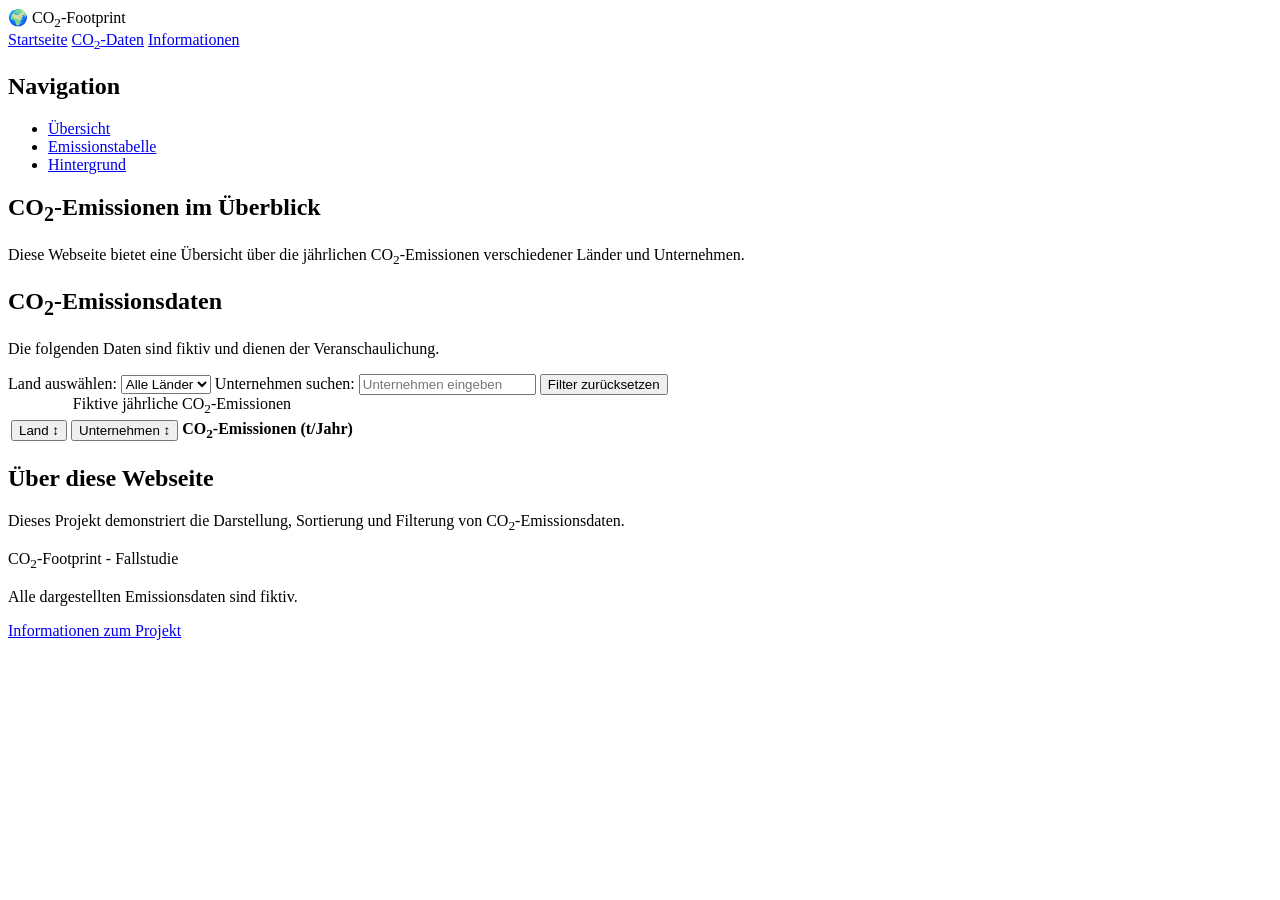
==== index.html @ dec0392f "HTML-Seitenstruktur" ====
<!DOCTYPE html>
<html lang="de">
<head>
    <meta charset="UTF-8">
    <meta name="viewport" content="width=device-width, initial-scale=1.0">
    <title>CO₂-Footprint</title>
    <link rel="stylesheet" href="css/style.css">
    <script src="js/script.js" defer></script>
</head>

<body>

    <!-- Kopfbereich mit globaler Navigation -->
    <header>
        <div class="logo">
            <span aria-hidden="true">🌍</span>
            <span>CO<sub>2</sub>-Footprint</span>
        </div>

        <nav aria-label="Hauptnavigation">
            <a href="#startseite">Startseite</a>
            <a href="#emissionen">CO<sub>2</sub>-Daten</a>
            <a href="#informationen">Informationen</a>
        </nav>
    </header>

    <!-- Layoutbereich -->
    <div class="seitenlayout">

        <!-- Lokale Navigation -->
         <aside>
            <nav aria-label="Seitennavigation">
                <h2>Navigation</h2>
                <ul>
                    <li><a href="#startseite">Übersicht</a></li>
                    <li><a href="#emissionen">Emissionstabelle</a></li>
                    <li><a href="#informationen">Hintergrund</a></li>
                </ul>
            </nav>
         </aside>

         <!-- Hauptinhalt -->
          <main>

            <!-- Einleitung -->
            <section id="startseite">
                <h1>CO<sub>2</sub>-Emissionen im Überblick</h1>
                <p>
                    Diese Webseite bietet eine Übersicht 
                    über die jährlichen CO<sub>2</sub>-Emissionen
                    verschiedener Länder und Unternehmen.
                </p>
            </section>

            <!-- Emissionsdaten -->
            <section id="emissionen">
                <h2>CO<sub>2</sub>-Emissionsdaten</h2>
                <p>
                    Die folgenden Daten sind fiktiv und 
                    dienen der Veranschaulichung.
                </p>

                <!-- Filtermöglichkeiten -->
                <div class="filterbereich">
                    <label for="land-filter">
                        Land auswählen:
                    </label>
                    <select id="land-filter">
                        <option value="">Alle Länder</option>
                    </select>

                    <label for="unternehmen-filter">
                        Unternehmen suchen:
                    </label>
                    <input
                        type="search"
                        id="unternehmen-filter"
                        placeholder="Unternehmen eingeben"
                        >

                        <button type="button" id="filter-reset">
                            Filter zurücksetzen
                        </button>
                </div>

                <!-- CO2-Tabelle -->
                <table>
                    <caption>
                        Fiktive jährliche CO<sub>2</sub>-Emissionen
                    </caption>
                    <thead>
                        <tr>
                            <th scope="col">
                                <button type="button" id="sort-land">
                                    Land ↕
                                </button>
                            </th>
                            <th scope="col">
                                <button type="button" id="sort-unternehmen">
                                    Unternehmen ↕
                                </button>
                            </th>
                            <th scope="col">
                                CO<sub>2</sub>-Emissionen (t/Jahr)
                            </th>
                        </tr>
                    </thead>
                    <tbody id="emissions-tabelle">
                        <!-- Daten werden mit Javascript eingefügt -->
                    </tbody>
                </table>

            </section>

            <!-- Hintergrundinformationen -->
            <section id="informationen">
                <h2>Über diese Webseite</h2>
                <p>
                    Dieses Projekt demonstriert die
                    Darstellung, Sortierung und Filterung
                    von CO<sub>2</sub>-Emissionsdaten.
                </p>
            </section>

          </main>
    </div>

    <!-- Fußbereich -->
    <footer>
        <p>CO<sub>2</sub>-Footprint - Fallstudie</p>
        <p>Alle dargestellten Emissionsdaten sind fiktiv.</p>
        <nav aria-label="Rechtliche Hinweise">
            <a href="#informationen">Informationen zum Projekt</a>
        </nav>
    </footer>

</body>
</html>
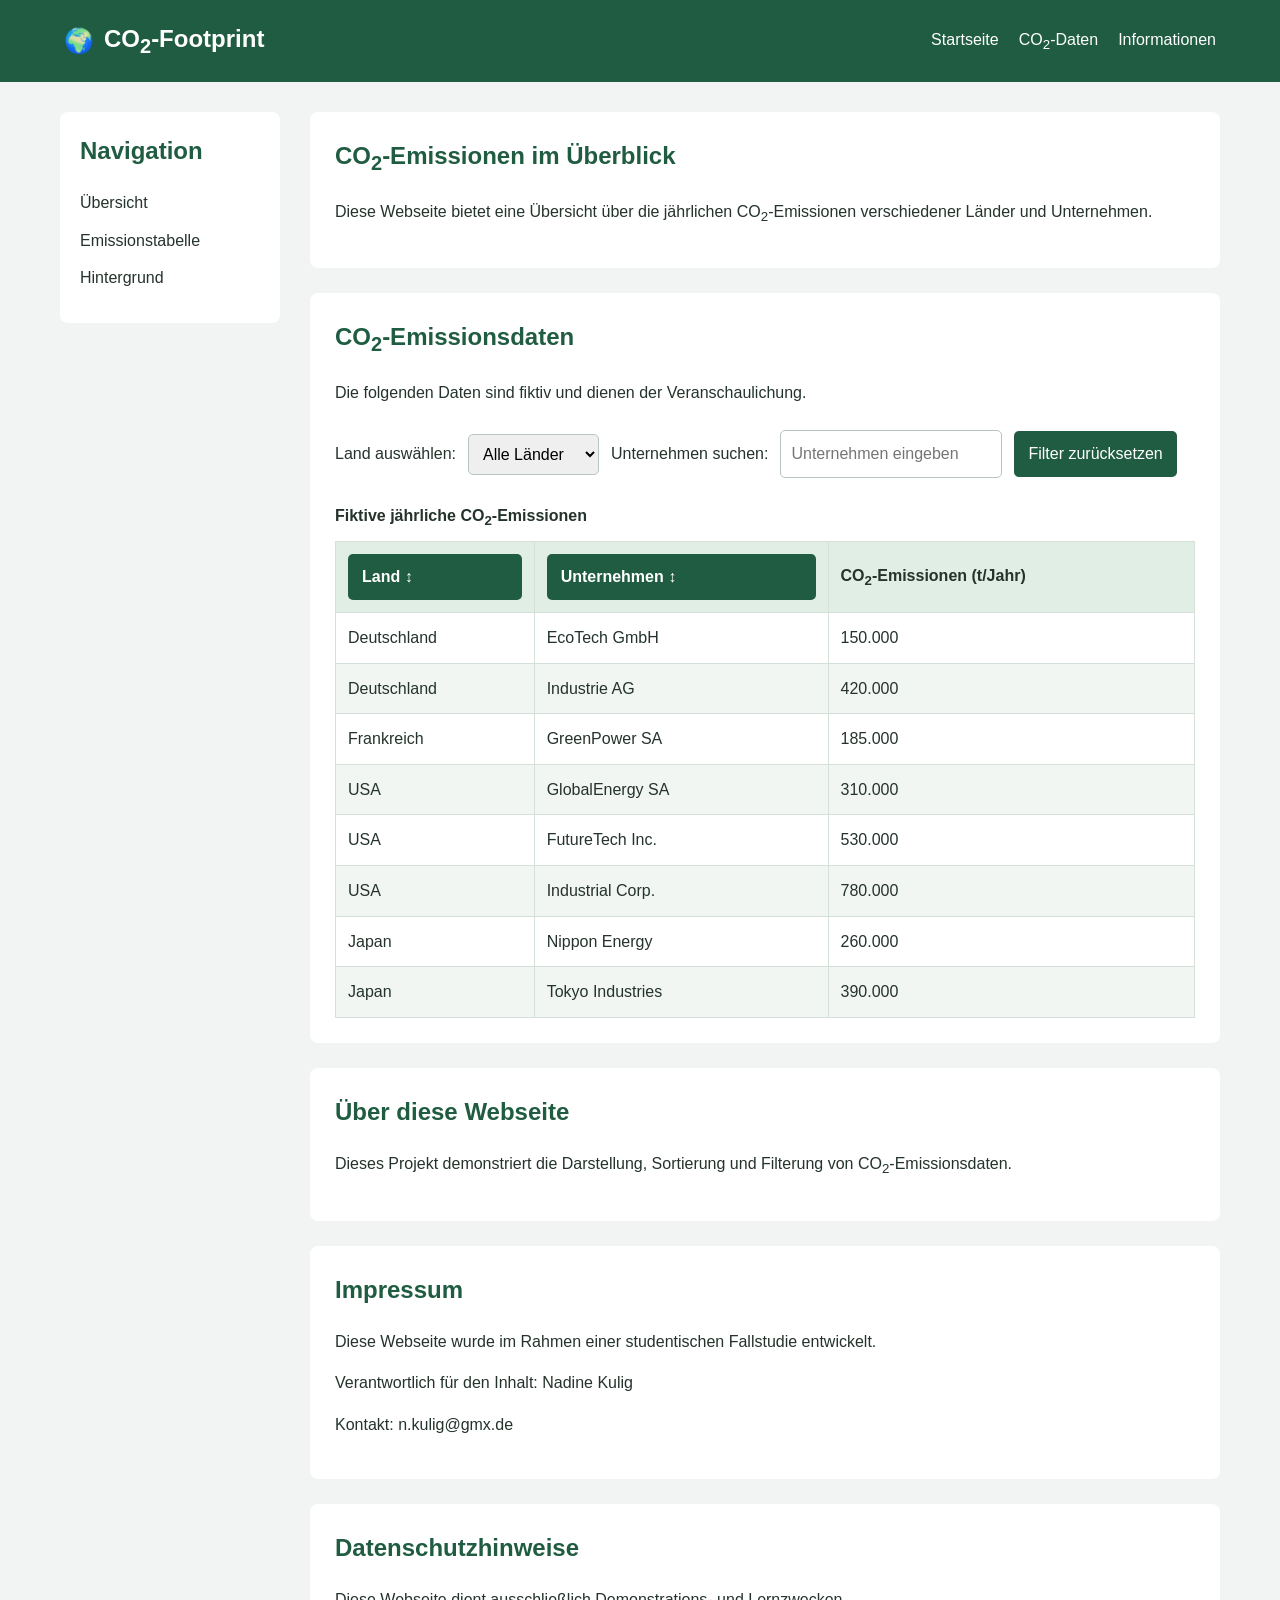
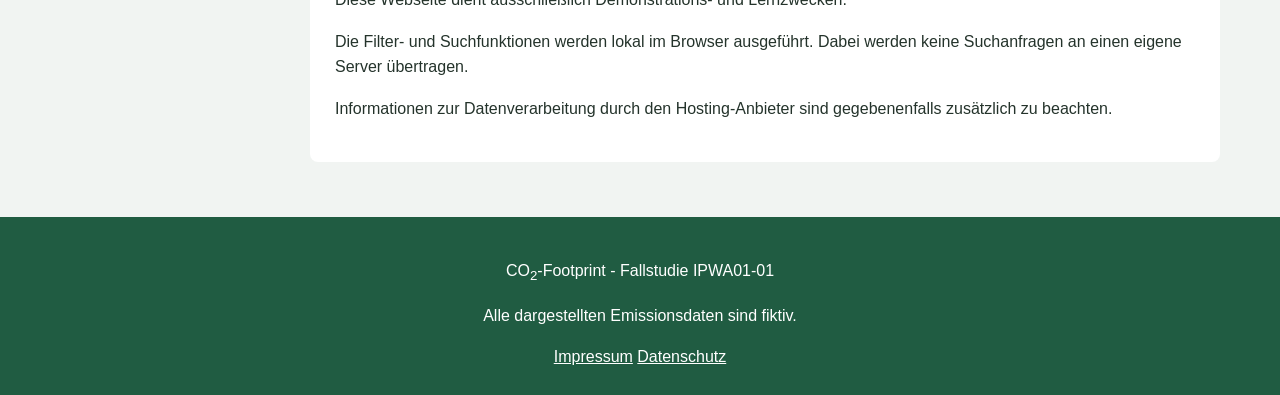
==== commit b8536453: "Impressum und Datenschutzhinweise ergänzt" ====
--- a/index.html
+++ b/index.html
@@ -121,16 +121,60 @@
                     von CO<sub>2</sub>-Emissionsdaten.
                 </p>
             </section>
+        
+            <!-- Impressum -->
+            <section id="impressum">
+                <h2> Impressum </h2>
+                <p>
+                    Diese Webseite wurde im Rahmen einer
+                    studentischen Fallstudie entwickelt.
+                </p>
 
+                <p> 
+                    Verantwortlich für den Inhalt:
+                    Nadine Kulig
+                </p>
+
+                <p>
+                    Kontakt: n.kulig@gmx.de
+                </p>
+            </section>
+
+            <!-- Datenschutz -->
+            <section id="datenschutz">
+                <h2> Datenschutzhinweise</h2>
+
+                <p>
+                    Diese Webseite dient ausschließlich
+                    Demonstrations- und Lernzwecken.
+                </p>
+
+                <p>
+                    Die Filter- und Suchfunktionen werden
+                    lokal im Browser ausgeführt.
+                    Dabei werden keine Suchanfragen
+                    an einen eigene Server übertragen.
+                </p>
+
+                <p>
+                    Informationen zur Datenverarbeitung
+                    durch den Hosting-Anbieter sind
+                    gegebenenfalls zusätzlich zu beachten.
+                </p>
+            </section>
+    
           </main>
     </div>
 
     <!-- Fußbereich -->
     <footer>
-        <p>CO<sub>2</sub>-Footprint - Fallstudie</p>
+        <p>CO<sub>2</sub>-Footprint - Fallstudie IPWA01-01</p>
+
         <p>Alle dargestellten Emissionsdaten sind fiktiv.</p>
+        
         <nav aria-label="Rechtliche Hinweise">
-            <a href="#informationen">Informationen zum Projekt</a>
+            <a href="#impressum">Impressum</a>
+            <a href="#datenschutz">Datenschutz</a>
         </nav>
     </footer>
 
--- a/css/style.css
+++ b/css/style.css
@@ -0,0 +1,289 @@
+/* Allgemeine Grundeinstellungen */
+
+* {
+    box-sizing: border-box;
+}
+
+body {
+    margin: 0;
+    padding: 0;
+    font-family: Arial, Helvetica, sans-serif;
+    line-height: 1.6;
+    color: #24332b;
+    background-color: #f1f4f2;
+}
+
+h1, h2 { 
+    color: #205c42;
+}
+
+a {
+    color: inherit;
+    text-decoration: none;
+}
+
+/* Header und Globale Navigation */
+
+header {
+    background-color: #205c42;
+    color: white;
+    padding: 20px 5%;
+
+    display: flex;
+    justify-content: space-between;
+    align-items: center;
+    flex-wrap: wrap;
+    gap: 20px;
+}
+
+.logo {
+    display: flex;
+    align-items: center;
+    gap: 10px;
+    font-size: 24px;
+    font-weight: bold;
+}
+
+header nav {
+    display: flex;
+    flex-wrap: wrap;
+    gap: 20px;
+
+}
+
+header nav a:hover {
+    text-decoration: underline;
+}
+
+/* Seitenlayout */
+
+.seitenlayout {
+    display: flex;
+    gap: 30px;
+    max-width: 1200px;
+    margin: 30px auto;
+    padding: 0 20px;
+    align-items: flex-start;
+}
+
+/* Lokale Navigation */
+
+aside {
+    flex: 0 0 220px;
+    background-color: white;
+    padding: 20px;
+    border-radius: 8px;
+}
+
+aside h2 {
+    margin-top: 0;
+}
+
+aside ul {
+    list-style: none;
+    padding: 0;
+    margin: 0;
+}
+
+aside li {
+    margin-bottom: 12px;
+}
+
+aside a:hover {
+    color: #238456;
+    text-decoration: underline;
+}
+
+/* Hauptinhalt */
+
+main {
+    flex: 1;
+    min-width: 0;
+}
+
+section {
+    background-color: white;
+    padding: 25px;
+    margin-bottom: 25px;
+    border-radius: 8px;
+}
+
+section h1,
+section h2 {
+    margin-top: 0;
+}
+
+/* Filterbereich */
+
+.filterbereich {
+    display: flex;
+    flex-wrap: wrap;
+    align-items: center;
+    gap: 12px;
+    margin: 25px 0;
+}
+
+.filterbereich input,
+.filterbereich select {
+    padding: 10px;
+    border: 1px solid #b7c7bc;
+    border-radius: 5px;
+    font: inherit;
+    max-width: 100%;
+}
+
+button {
+    padding: 10px 14px;
+    border: none;
+    border-radius: 5px;
+    background-color: #205c42;
+    color: white;
+    font: inherit;
+    cursor: pointer;
+}
+
+button:hover {
+    background-color: #167047;
+}
+
+button:focus-visible,
+a:focus-visible,
+input:focus-visible,
+select:focus-visible {
+    outline: 2px solid #e0a83e;
+    outline-offset: 3px;
+}
+
+/* CO2-Emissionstabelle */
+
+table {
+    width: 100%;
+    border-collapse: collapse;
+    margin-top: 20px;
+}
+
+caption {
+    margin-bottom: 10px;
+    font-weight: bold;
+    text-align: left;
+}
+
+th, td {
+    padding: 12px;
+    border: 1px solid #d5e0d8;
+    text-align: left;
+}
+
+th {
+    background-color: #e0eee5;
+}
+
+th button {
+    width: 100%;
+    text-align: left;
+}
+
+tbody tr:nth-child(even) {
+    background-color: #f1f6f2;
+}
+
+tbody tr:hover {
+    background-color: #e3f0e7;
+}
+
+/* Footer */
+
+footer {
+    background-color: #205c42;
+    color: white;
+    padding: 25px;
+    text-align: center;
+}
+
+footer a {
+    text-decoration: underline;
+}
+
+/* Schreibrichtung LTR/RTL */
+
+/* Standard: links-nach-rechts */
+.seitenlayout {
+    flex-direction: row;
+}
+
+/* Rechts-nach-links, z.B. Arabisch */
+html[dir="rtl"] .seitenlayout {
+    flex-direction: row-reverse;
+}
+
+html[dir="rtl"] aside,
+html[dir="rtl"] main {
+    direction: rtl;
+    text-align: right;
+}
+
+/* Responsive Design */
+
+/* TABLETS */
+@media (max-width: 900px) {
+
+    .seitenlayout {
+        flex-direction: column;
+    }
+
+    html[dir="rtl"] .seitenlayout {
+        flex-direction: column;
+    }
+
+    aside {
+        flex: auto;
+        width: 100%;
+    }
+
+    main {
+        width: 100%; 
+    }
+}
+
+/* SMARTPHONES */
+@media (max-width: 600px) {
+
+    header {
+        flex-direction: column;
+        align-items: flex-start;
+    }
+
+    header nav {
+        flex-direction: column;
+        gap: 10px;
+    }
+
+    .seitenlayout {
+        padding: 0 12px;
+        margin: 15px auto;
+    }
+
+    section {
+        padding: 15px;
+    }
+
+    .filterbereich {
+        flex-direction: column;
+        align-items: stretch;
+    }
+
+    .filterbereich input,
+    .filterbereich select,
+    .filterbereich button {
+        width: 100%;
+    }
+
+    table {
+        display: block;
+        overflow-x: auto;
+    }
+
+    th, td {
+        min-width: 120px;
+    }
+}
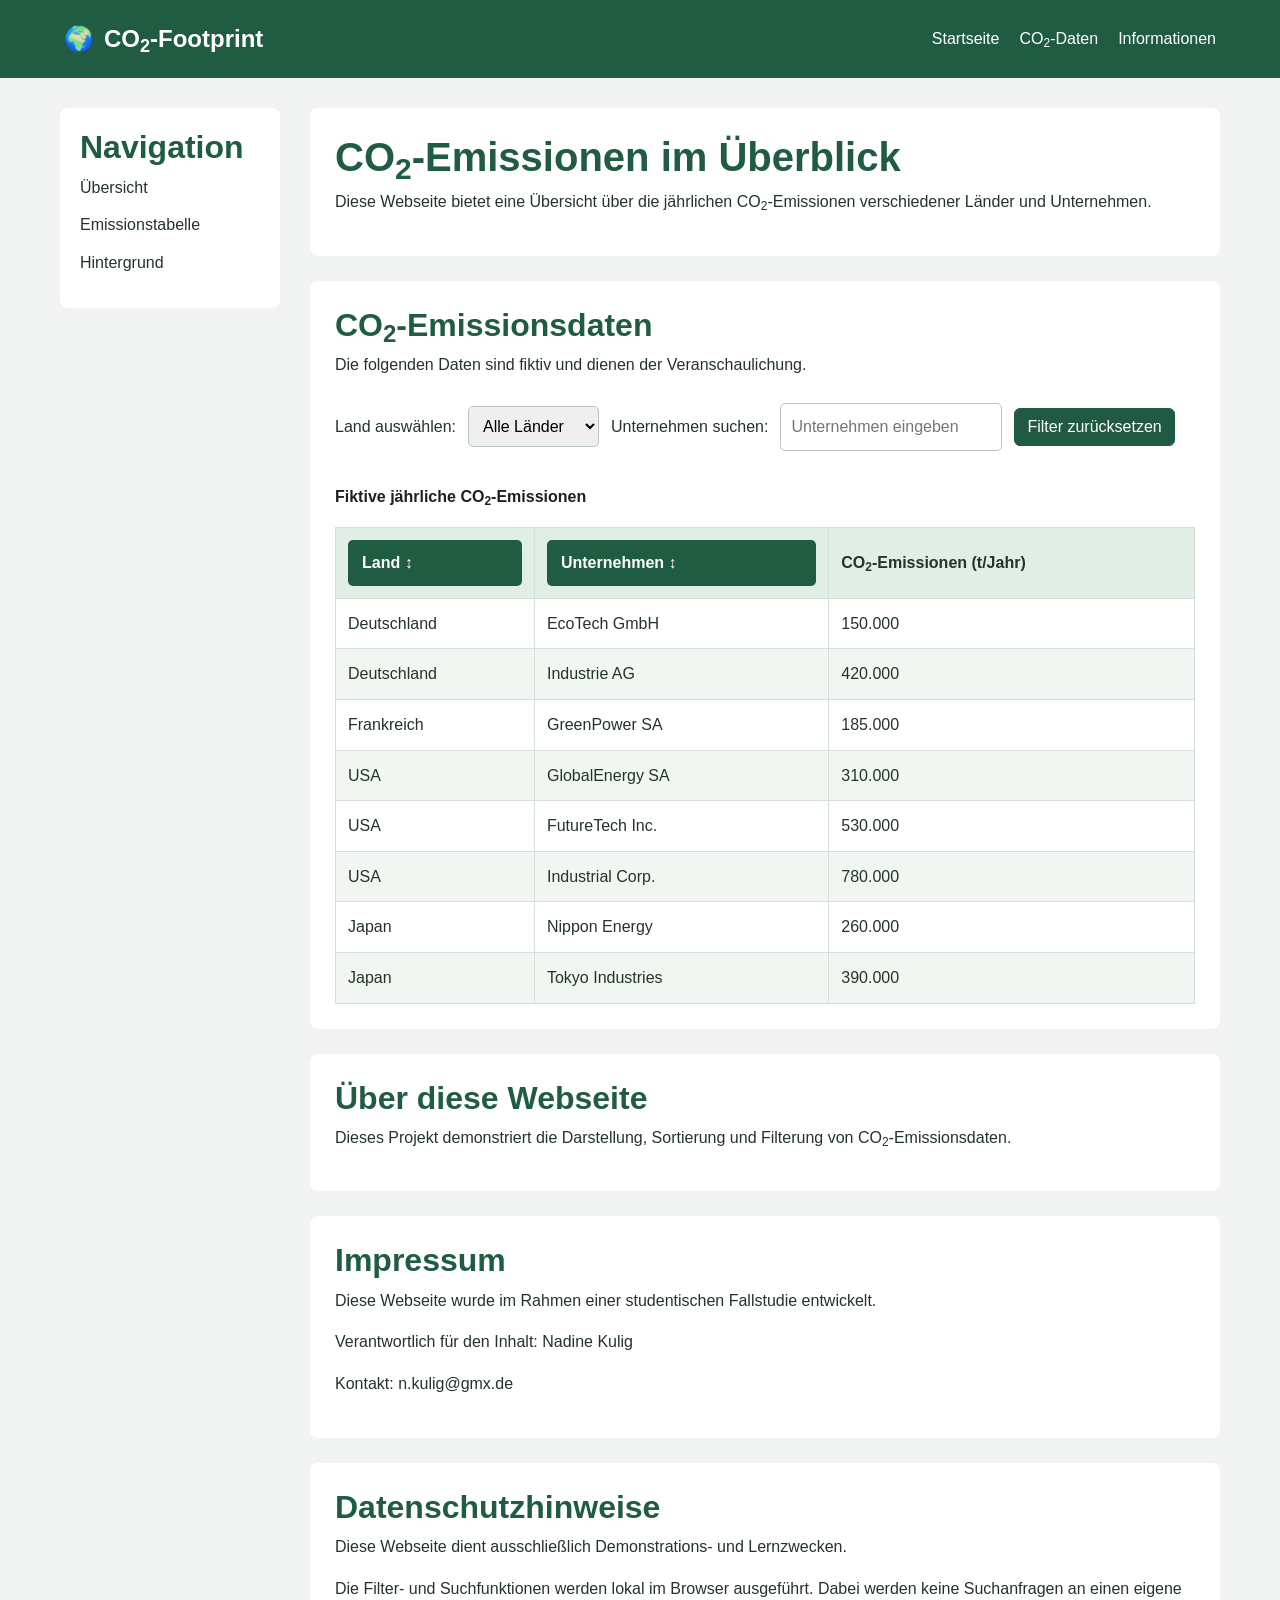
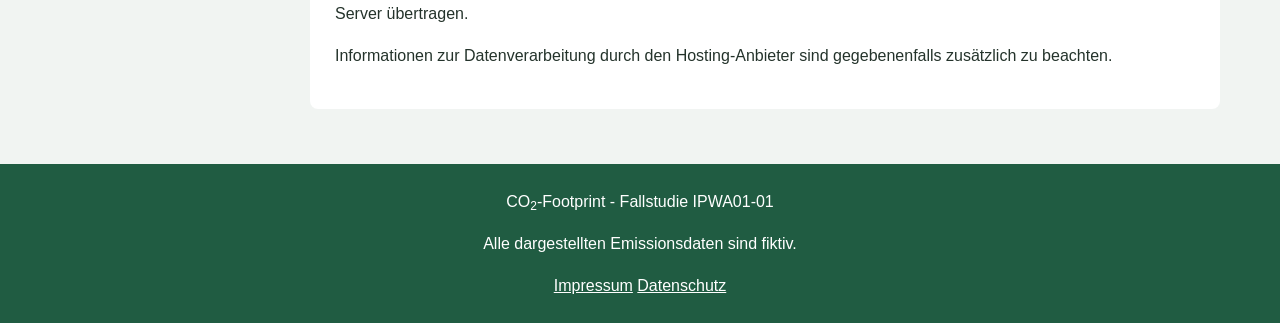
==== commit 38d16f28: "Bootstrap integriert und responsives Layout angepasst" ====
--- a/index.html
+++ b/index.html
@@ -4,7 +4,13 @@
     <meta charset="UTF-8">
     <meta name="viewport" content="width=device-width, initial-scale=1.0">
     <title>CO₂-Footprint</title>
+    
+    <!-- Bootstrap 5 CSS-Framework -->
+    <link href="https://cdn.jsdelivr.net/npm/bootstrap@5.3.3/dist/css/bootstrap.min.css" rel="stylesheet">
+
+    <!-- Eigenes CSS -->
     <link rel="stylesheet" href="css/style.css">
+
     <script src="js/script.js" defer></script>
 </head>
 
@@ -25,7 +31,7 @@
     </header>
 
     <!-- Layoutbereich -->
-    <div class="seitenlayout">
+    <div class="seitenlayout container-fluid">
 
         <!-- Lokale Navigation -->
          <aside>
@@ -78,7 +84,7 @@
                         placeholder="Unternehmen eingeben"
                         >
 
-                        <button type="button" id="filter-reset">
+                        <button type="button" id="filter-reset" class="btn btn-success">
                             Filter zurücksetzen
                         </button>
                 </div>
--- a/css/style.css
+++ b/css/style.css
@@ -286,4 +286,30 @@
     th, td {
         min-width: 120px;
     }
+}
+
+/* Bootstrap-Anpassungen */
+
+table caption {
+    caption-side: top;
+    color: #1f1f1f;
+    font-weight: bold;
+}
+
+/* Überschriften */
+
+h1, h2, h3 {
+    font-weight: 700;
+}
+
+/* Bootstrap-Button an das Design anpassen */
+
+#filter-reset {
+    background-color: #205a43;
+    border-color: #205a43;
+}
+
+#filter-reset:hover{
+    background-color: #174532;
+    border-color: #174532;
 }
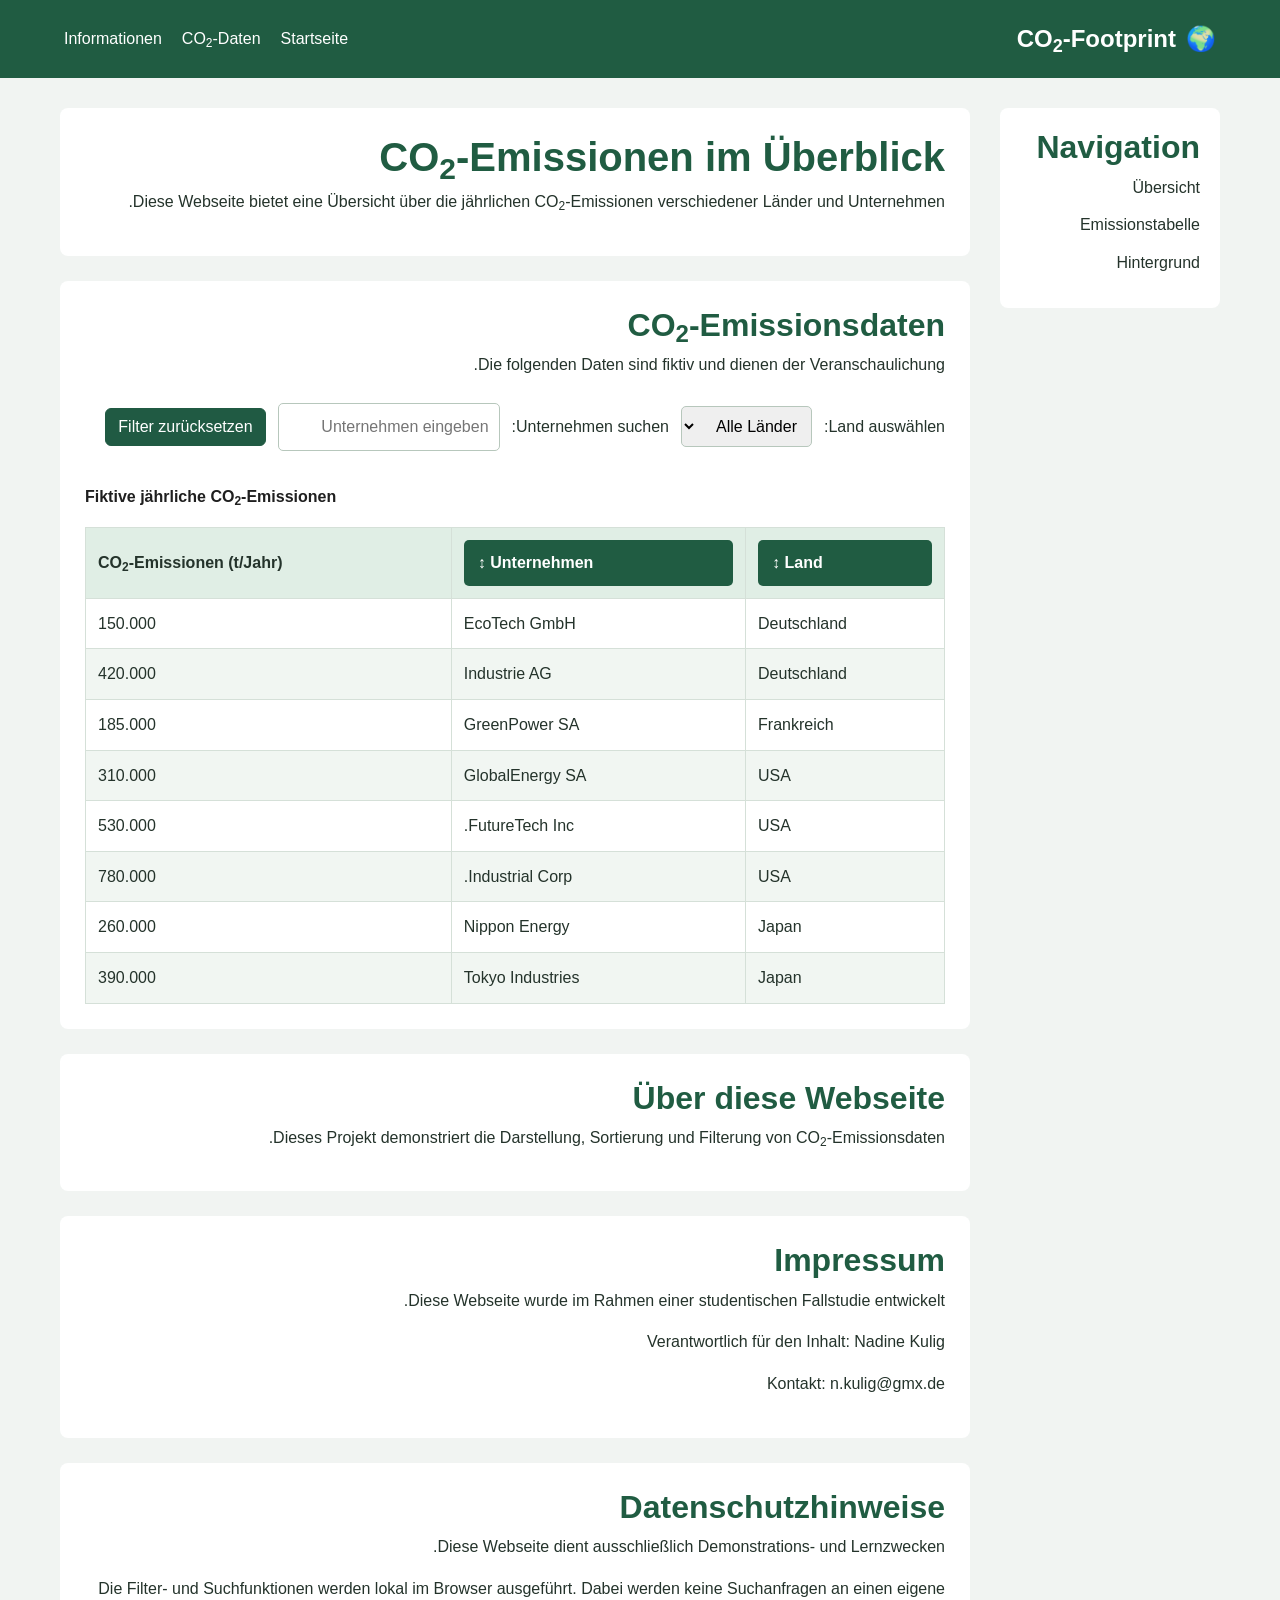
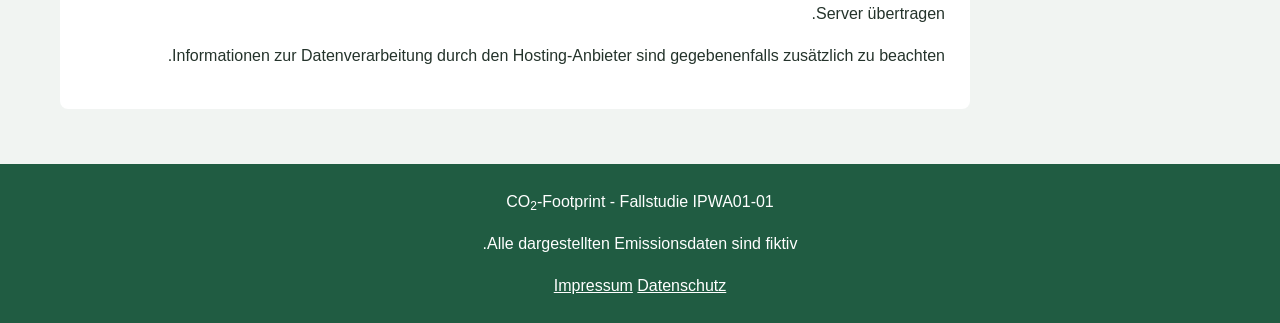
==== commit cdb17589: "RTL-Unterstützung für lokale Navigation korrigiert" ====
--- a/index.html
+++ b/index.html
@@ -1,5 +1,5 @@
 <!DOCTYPE html>
-<html lang="de">
+<html lang="de" dir="rtl">
 <head>
     <meta charset="UTF-8">
     <meta name="viewport" content="width=device-width, initial-scale=1.0">
--- a/css/style.css
+++ b/css/style.css
@@ -213,7 +213,7 @@
 
 /* Rechts-nach-links, z.B. Arabisch */
 html[dir="rtl"] .seitenlayout {
-    flex-direction: row-reverse;
+    flex-direction: row;
 }
 
 html[dir="rtl"] aside,
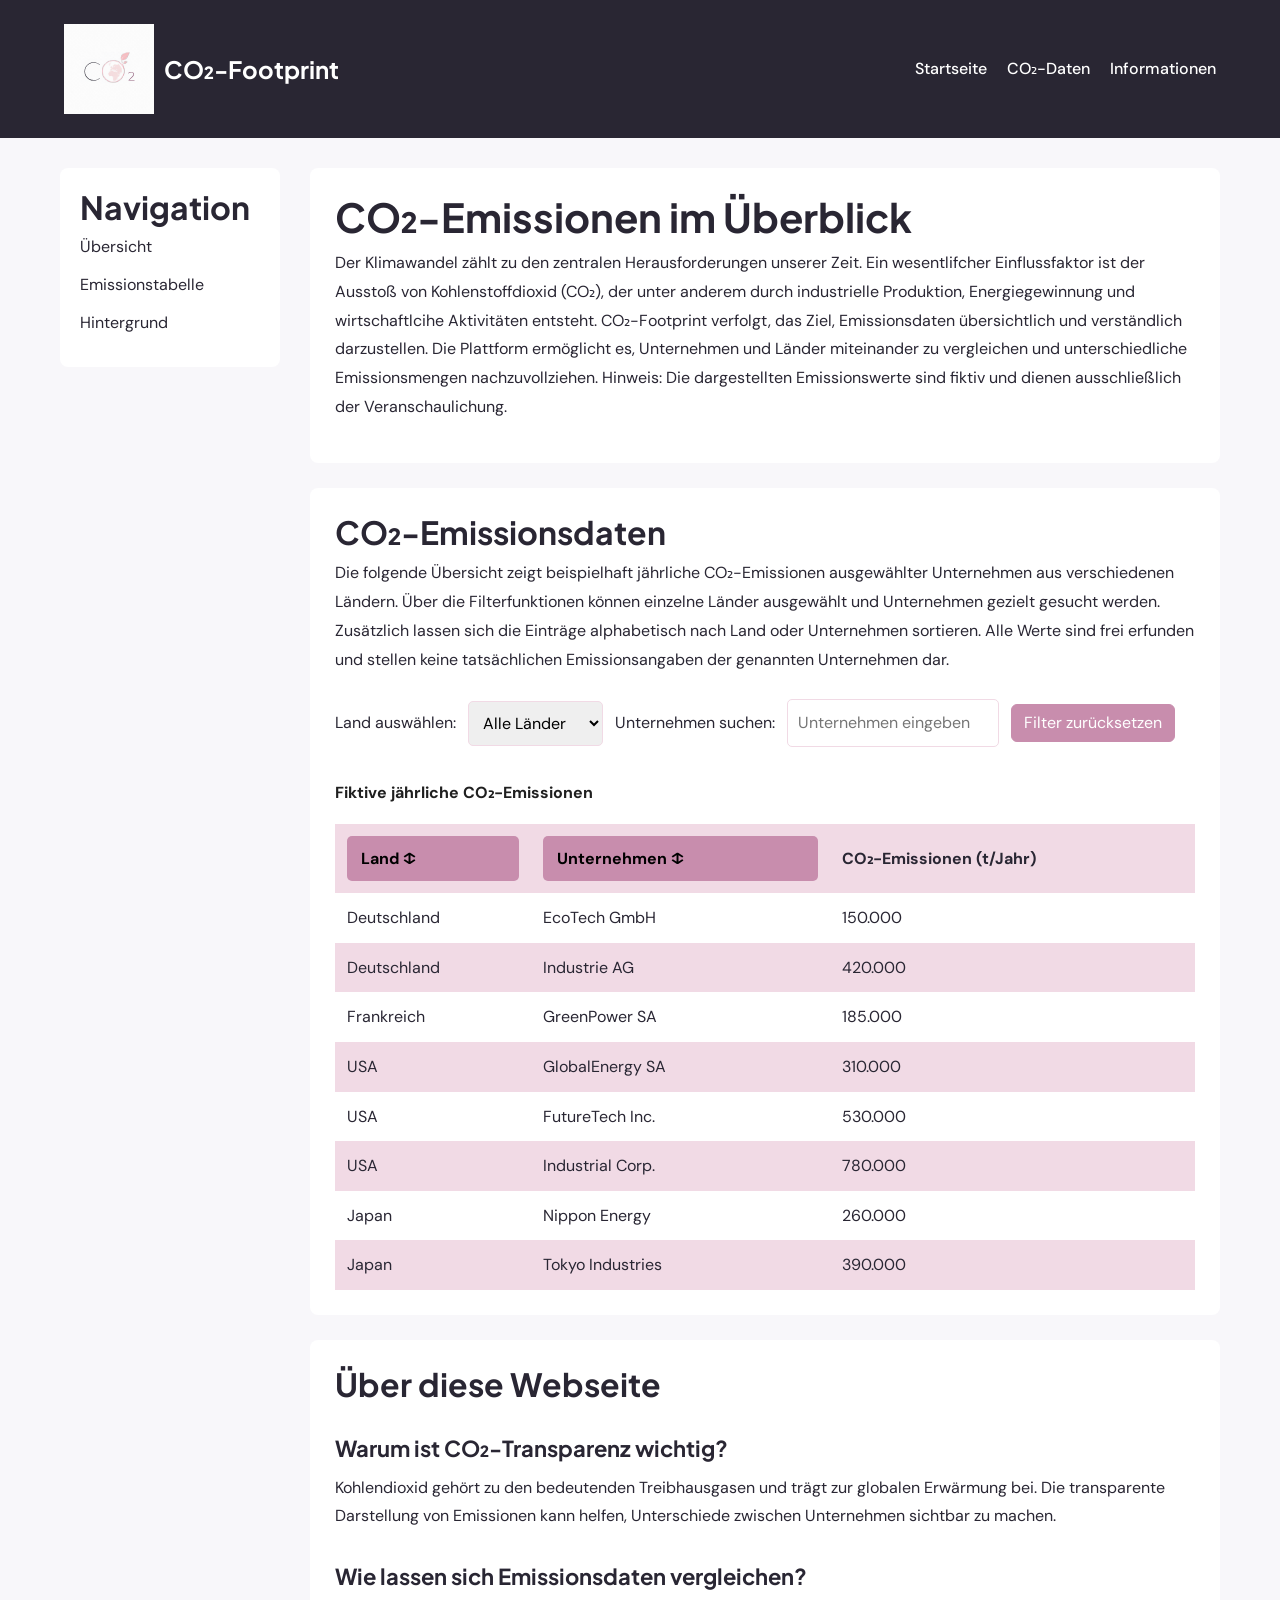
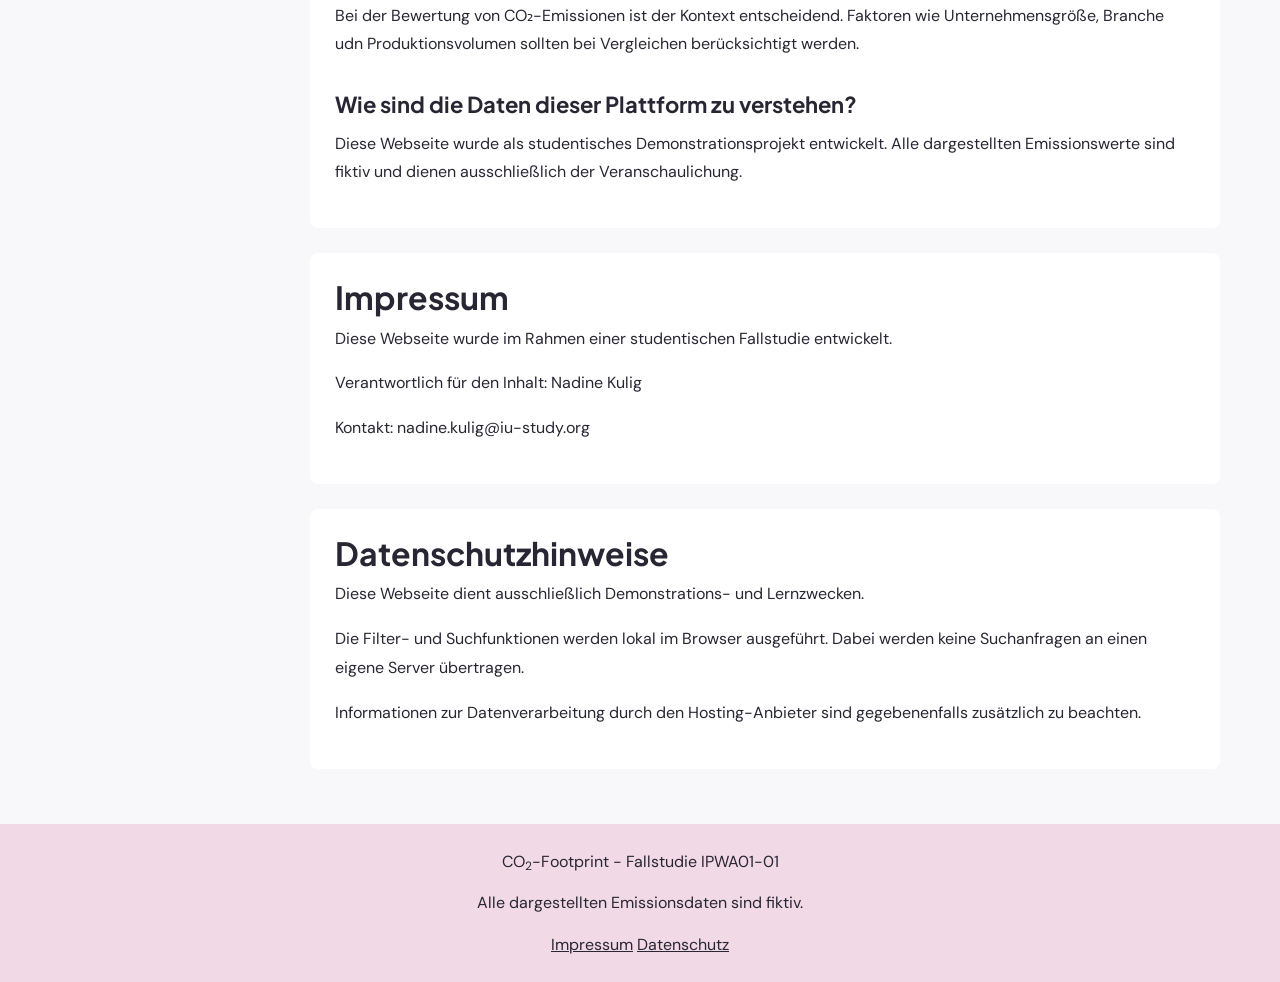
==== commit f3a291fe: "Modern-Blush-Design und Seiteninhalte überarbeitet Farbpalette, Typografie, SVG-Logo, Layout und Inf" ====
--- a/index.html
+++ b/index.html
@@ -1,5 +1,5 @@
 <!DOCTYPE html>
-<html lang="de" dir="rtl">
+<html lang="de">
 <head>
     <meta charset="UTF-8">
     <meta name="viewport" content="width=device-width, initial-scale=1.0">
@@ -8,6 +8,11 @@
     <!-- Bootstrap 5 CSS-Framework -->
     <link href="https://cdn.jsdelivr.net/npm/bootstrap@5.3.3/dist/css/bootstrap.min.css" rel="stylesheet">
 
+    <!-- Google Fonts-->
+     <link rel="preconnect" href="https://fonts.googleapis.com">
+     <link rel="preconnect" href="https://fonts.gstatic.com" crossorigin>
+     <link href="https://fonts.googleapis.com/css2?family=DM+Sans:wght@400;500;600&family=Plus+Jakarta+Sans:wght@500;600;700;800&display=swap" rel="stylesheet">
+
     <!-- Eigenes CSS -->
     <link rel="stylesheet" href="css/style.css">
 
@@ -19,13 +24,13 @@
     <!-- Kopfbereich mit globaler Navigation -->
     <header>
         <div class="logo">
-            <span aria-hidden="true">🌍</span>
-            <span>CO<sub>2</sub>-Footprint</span>
+            <img src="assets/logo.svg" alt="CO₂-Footprint Logo">
+            <span>CO₂-Footprint</span>
         </div>
 
         <nav aria-label="Hauptnavigation">
             <a href="#startseite">Startseite</a>
-            <a href="#emissionen">CO<sub>2</sub>-Daten</a>
+            <a href="#emissionen">CO₂-Daten</a>
             <a href="#informationen">Informationen</a>
         </nav>
     </header>
@@ -50,20 +55,28 @@
 
             <!-- Einleitung -->
             <section id="startseite">
-                <h1>CO<sub>2</sub>-Emissionen im Überblick</h1>
-                <p>
-                    Diese Webseite bietet eine Übersicht 
-                    über die jährlichen CO<sub>2</sub>-Emissionen
-                    verschiedener Länder und Unternehmen.
+                <h1>CO₂-Emissionen im Überblick</h1>
+                <p>
+                    Der Klimawandel zählt zu den zentralen Herausforderungen unserer Zeit. Ein wesentlifcher Einflussfaktor
+                    ist der Ausstoß von Kohlenstoffdioxid (CO₂), der unter anderem durch industrielle Produktion,
+                    Energiegewinnung und wirtschaftlcihe Aktivitäten entsteht.
+
+                    CO₂-Footprint verfolgt, das Ziel, Emissionsdaten übersichtlich und verständlich darzustellen. Die Plattform
+                    ermöglicht es, Unternehmen und Länder miteinander zu vergleichen und unterschiedliche Emissionsmengen nachzuvollziehen.
+
+                    Hinweis: Die dargestellten Emissionswerte sind fiktiv und dienen ausschließlich der Veranschaulichung.
                 </p>
             </section>
 
             <!-- Emissionsdaten -->
             <section id="emissionen">
-                <h2>CO<sub>2</sub>-Emissionsdaten</h2>
-                <p>
-                    Die folgenden Daten sind fiktiv und 
-                    dienen der Veranschaulichung.
+                <h2>CO₂-Emissionsdaten</h2>
+                <p>
+                    Die folgende Übersicht zeigt beispielhaft jährliche CO₂-Emissionen ausgewählter Unternehmen aus verschiedenen Ländern.
+                    Über die Filterfunktionen können einzelne Länder ausgewählt und Unternehmen gezielt gesucht werden. Zusätzlich lassen
+                    sich die Einträge alphabetisch nach Land oder Unternehmen sortieren.
+
+                    Alle Werte sind frei erfunden und stellen keine tatsächlichen Emissionsangaben der genannten Unternehmen dar.
                 </p>
 
                 <!-- Filtermöglichkeiten -->
@@ -92,7 +105,7 @@
                 <!-- CO2-Tabelle -->
                 <table>
                     <caption>
-                        Fiktive jährliche CO<sub>2</sub>-Emissionen
+                        Fiktive jährliche CO₂-Emissionen
                     </caption>
                     <thead>
                         <tr>
@@ -107,7 +120,7 @@
                                 </button>
                             </th>
                             <th scope="col">
-                                CO<sub>2</sub>-Emissionen (t/Jahr)
+                                CO₂-Emissionen (t/Jahr)
                             </th>
                         </tr>
                     </thead>
@@ -121,10 +134,28 @@
             <!-- Hintergrundinformationen -->
             <section id="informationen">
                 <h2>Über diese Webseite</h2>
-                <p>
-                    Dieses Projekt demonstriert die
-                    Darstellung, Sortierung und Filterung
-                    von CO<sub>2</sub>-Emissionsdaten.
+                
+                <h3>Warum ist CO₂-Transparenz wichtig?</h3>
+                <p>
+                    Kohlendioxid gehört zu den bedeutenden Treibhausgasen
+                    und trägt zur globalen Erwärmung bei. Die transparente
+                    Darstellung von Emissionen kann helfen, Unterschiede
+                    zwischen Unternehmen sichtbar zu machen.
+                </p>
+
+                <h3>Wie lassen sich Emissionsdaten vergleichen?</h3>
+                <p>
+                    Bei der Bewertung von CO₂-Emissionen ist der Kontext
+                    entscheidend. Faktoren wie Unternehmensgröße, Branche
+                    udn Produktionsvolumen sollten bei Vergleichen
+                    berücksichtigt werden.
+                </p>
+
+                <h3>Wie sind die Daten dieser Plattform zu verstehen?</h3>
+                <p>
+                    Diese Webseite wurde als studentisches Demonstrationsprojekt
+                    entwickelt. Alle dargestellten Emissionswerte sind fiktiv
+                    und dienen ausschließlich der Veranschaulichung.
                 </p>
             </section>
         
@@ -142,7 +173,7 @@
                 </p>
 
                 <p>
-                    Kontakt: n.kulig@gmx.de
+                    Kontakt: nadine.kulig@iu-study.org
                 </p>
             </section>
 
--- a/css/style.css
+++ b/css/style.css
@@ -5,16 +5,21 @@
 }
 
 body {
+    min-height: 100vh;
+    display: flex;
+    flex-direction: column;
     margin: 0;
     padding: 0;
-    font-family: Arial, Helvetica, sans-serif;
+    font-family: "DM Sans", Arial, sans-serif;
     line-height: 1.6;
-    color: #24332b;
-    background-color: #f1f4f2;
-}
-
-h1, h2 { 
-    color: #205c42;
+    color: var(--farbe-dunkel);
+    background-color: var(--farbe-hintergrund);
+}
+
+h1, h2, h3 {
+    font-family: "Plus Jakarta Sans", Arial, sans-serif;
+    font-weight: 700; 
+    color: var(--farbe-dunkel);
 }
 
 a {
@@ -25,9 +30,8 @@
 /* Header und Globale Navigation */
 
 header {
-    background-color: #205c42;
-    color: white;
-    padding: 20px 5%;
+    background-color: var(--farbe-dunkel);
+    padding: 24px 5%;
 
     display: flex;
     justify-content: space-between;
@@ -42,6 +46,15 @@
     gap: 10px;
     font-size: 24px;
     font-weight: bold;
+    font-family: "Plus Jakarta Sans", Arial, sans-serif;
+    color: var(--farbe-weiss);
+}
+
+.logo img {
+    width: 90px;
+    height: 90px;
+    object-fit: contain;
+    display: block;
 }
 
 header nav {
@@ -51,14 +64,23 @@
 
 }
 
+header nav a {
+    color: var(--farbe-weiss);
+    text-decoration: none;
+    font-weight: 500;
+    transition: color 0.2s ease;
+}
+
 header nav a:hover {
-    text-decoration: underline;
+    color: var(--farbe-rosa);
+    text-decoration: none;
 }
 
 /* Seitenlayout */
 
 .seitenlayout {
     display: flex;
+    flex: 1;
     gap: 30px;
     max-width: 1200px;
     margin: 30px auto;
@@ -70,7 +92,7 @@
 
 aside {
     flex: 0 0 220px;
-    background-color: white;
+    background-color: var(--farbe-weiss);
     padding: 20px;
     border-radius: 8px;
 }
@@ -90,7 +112,7 @@
 }
 
 aside a:hover {
-    color: #238456;
+    color: var(--farbe-mauve);
     text-decoration: underline;
 }
 
@@ -99,6 +121,13 @@
 main {
     flex: 1;
     min-width: 0;
+}
+
+/* Fließtexte im Hauptinhalt */
+
+main p {
+    font-size: 16px;
+    line-height: 1.8;
 }
 
 section {
@@ -113,6 +142,23 @@
     margin-top: 0;
 }
 
+/* Abstände im Informationsbereich */
+
+#informationen h3{
+    margin-top: 32px;
+    margin-bottom: 12px;
+    font-size: 22px;
+}
+
+informationen h3:first-of-type {
+    margin-top: 20px;
+}
+
+informationen p {
+    margin-bottom: 20px;
+    line-height: 1.8;
+}
+
 /* Filterbereich */
 
 .filterbereich {
@@ -126,7 +172,7 @@
 .filterbereich input,
 .filterbereich select {
     padding: 10px;
-    border: 1px solid #b7c7bc;
+    border: 1px solid var(--farbe-rosa-hell);
     border-radius: 5px;
     font: inherit;
     max-width: 100%;
@@ -136,14 +182,13 @@
     padding: 10px 14px;
     border: none;
     border-radius: 5px;
-    background-color: #205c42;
-    color: white;
+    background-color: var(--farbe-rosa);
     font: inherit;
     cursor: pointer;
 }
 
 button:hover {
-    background-color: #167047;
+    background-color: var(--farbe-mauve);
 }
 
 button:focus-visible,
@@ -170,12 +215,11 @@
 
 th, td {
     padding: 12px;
-    border: 1px solid #d5e0d8;
     text-align: left;
 }
 
 th {
-    background-color: #e0eee5;
+    background-color: var(--farbe-rosa-hell);
 }
 
 th button {
@@ -184,18 +228,17 @@
 }
 
 tbody tr:nth-child(even) {
-    background-color: #f1f6f2;
+    background-color: var(--farbe-rosa-hell);
 }
 
 tbody tr:hover {
-    background-color: #e3f0e7;
+    background-color: var(--farbe-rosa);
 }
 
 /* Footer */
 
 footer {
-    background-color: #205c42;
-    color: white;
+    background-color: var(--farbe-rosa-hell);
     padding: 25px;
     text-align: center;
 }
@@ -305,11 +348,22 @@
 /* Bootstrap-Button an das Design anpassen */
 
 #filter-reset {
-    background-color: #205a43;
-    border-color: #205a43;
+    background-color: var(--farbe-rosa);
+    border-color: var(--farbe-rosa);
 }
 
 #filter-reset:hover{
-    background-color: #174532;
-    border-color: #174532;
+    background-color: var(--farbe-rosa-hell);
+    border-color: var(--farbe-rosa-hell);
+}
+
+/* Neue Farbpalette */
+
+:root {
+    --farbe-hintergrund: #F8F7FA;
+    --farbe-rosa-hell: #F1DAE5;
+    --farbe-rosa: #C88DAD;
+    --farbe-mauve: #8C5A82;
+    --farbe-dunkel: #292633;
+    --farbe-weiss: #FFFFFF;
 }
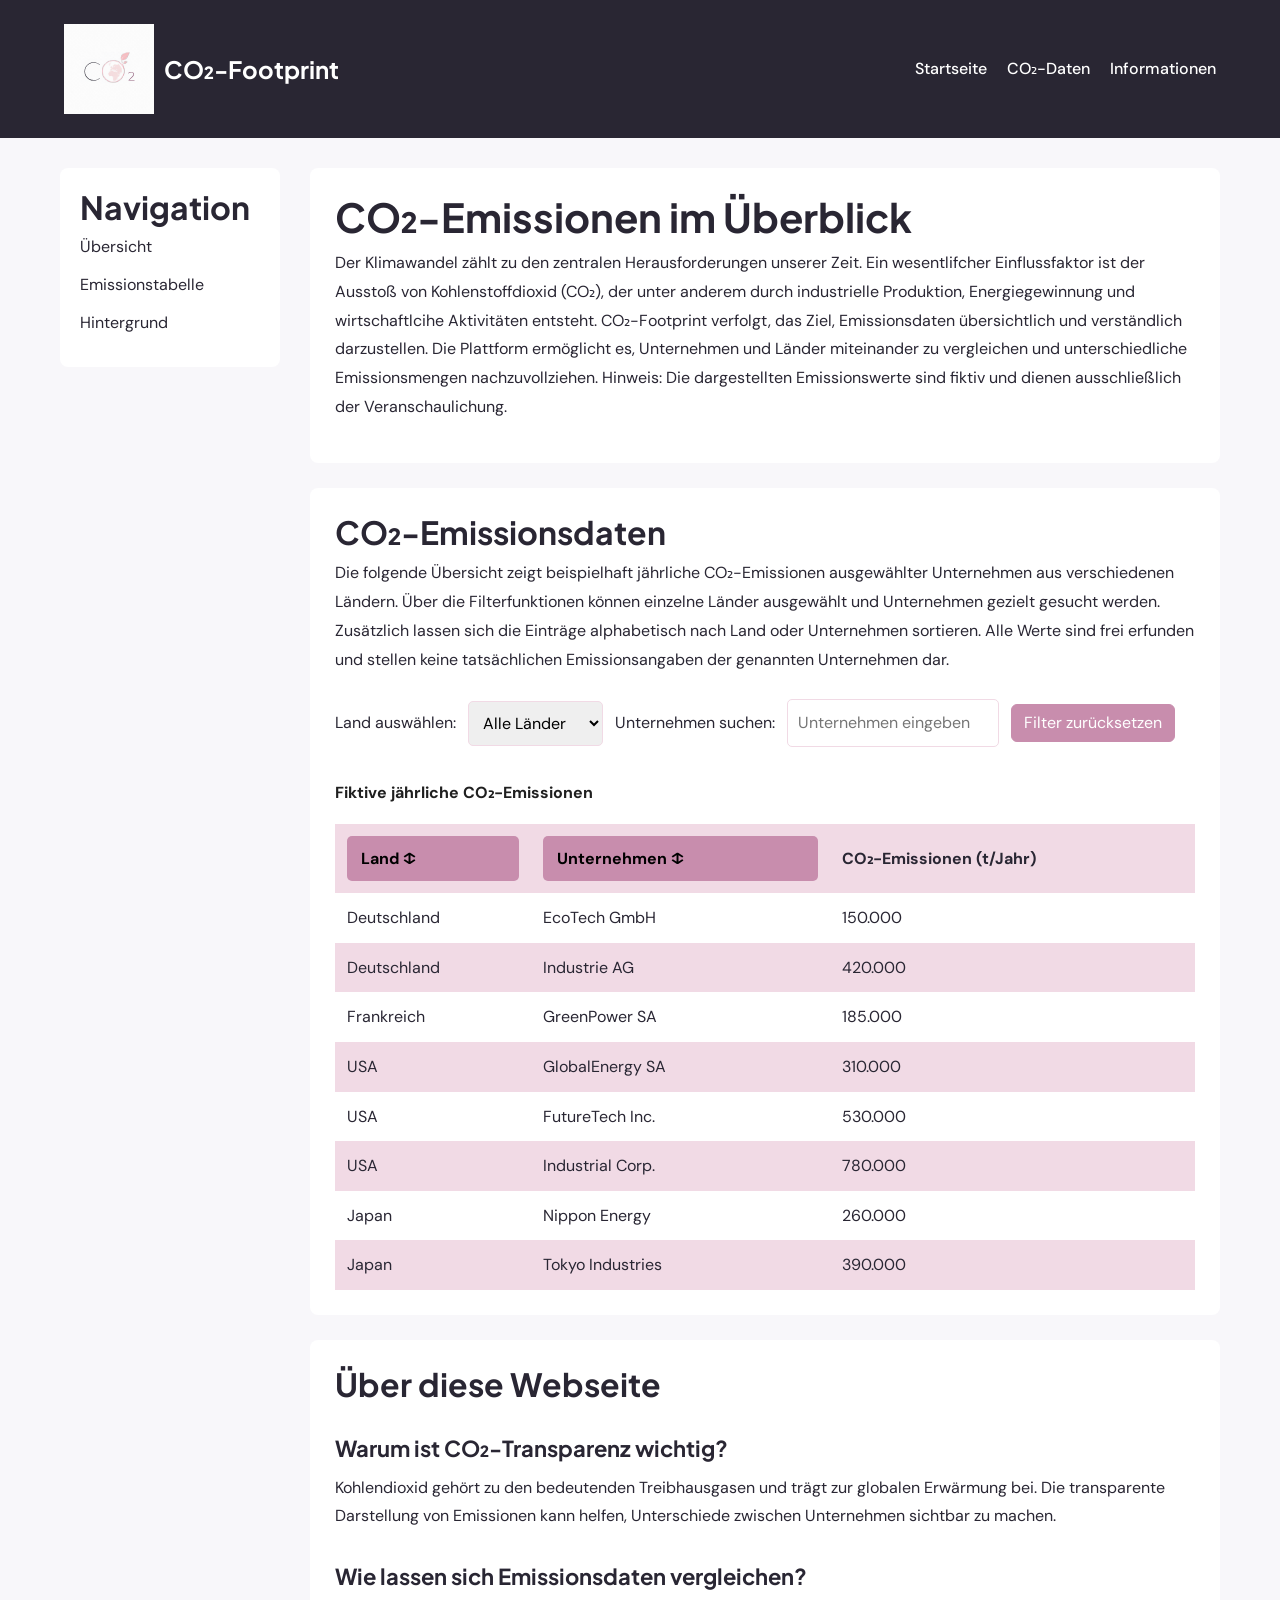
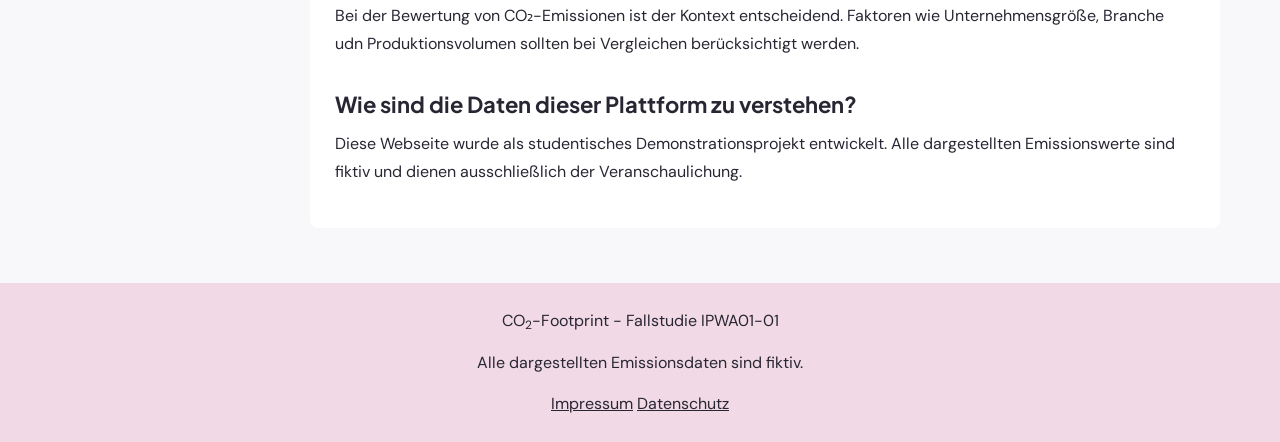
==== commit da53e81e: "Impressum und Datenschutz auf seperate Seiten ausgelagert" ====
--- a/index.html
+++ b/index.html
@@ -158,48 +158,7 @@
                     und dienen ausschließlich der Veranschaulichung.
                 </p>
             </section>
-        
-            <!-- Impressum -->
-            <section id="impressum">
-                <h2> Impressum </h2>
-                <p>
-                    Diese Webseite wurde im Rahmen einer
-                    studentischen Fallstudie entwickelt.
-                </p>
 
-                <p> 
-                    Verantwortlich für den Inhalt:
-                    Nadine Kulig
-                </p>
-
-                <p>
-                    Kontakt: nadine.kulig@iu-study.org
-                </p>
-            </section>
-
-            <!-- Datenschutz -->
-            <section id="datenschutz">
-                <h2> Datenschutzhinweise</h2>
-
-                <p>
-                    Diese Webseite dient ausschließlich
-                    Demonstrations- und Lernzwecken.
-                </p>
-
-                <p>
-                    Die Filter- und Suchfunktionen werden
-                    lokal im Browser ausgeführt.
-                    Dabei werden keine Suchanfragen
-                    an einen eigene Server übertragen.
-                </p>
-
-                <p>
-                    Informationen zur Datenverarbeitung
-                    durch den Hosting-Anbieter sind
-                    gegebenenfalls zusätzlich zu beachten.
-                </p>
-            </section>
-    
           </main>
     </div>
 
@@ -210,8 +169,8 @@
         <p>Alle dargestellten Emissionsdaten sind fiktiv.</p>
         
         <nav aria-label="Rechtliche Hinweise">
-            <a href="#impressum">Impressum</a>
-            <a href="#datenschutz">Datenschutz</a>
+            <a href="impressum.html">Impressum</a>
+            <a href="datenschutz.html">Datenschutz</a>
         </nav>
     </footer>
 
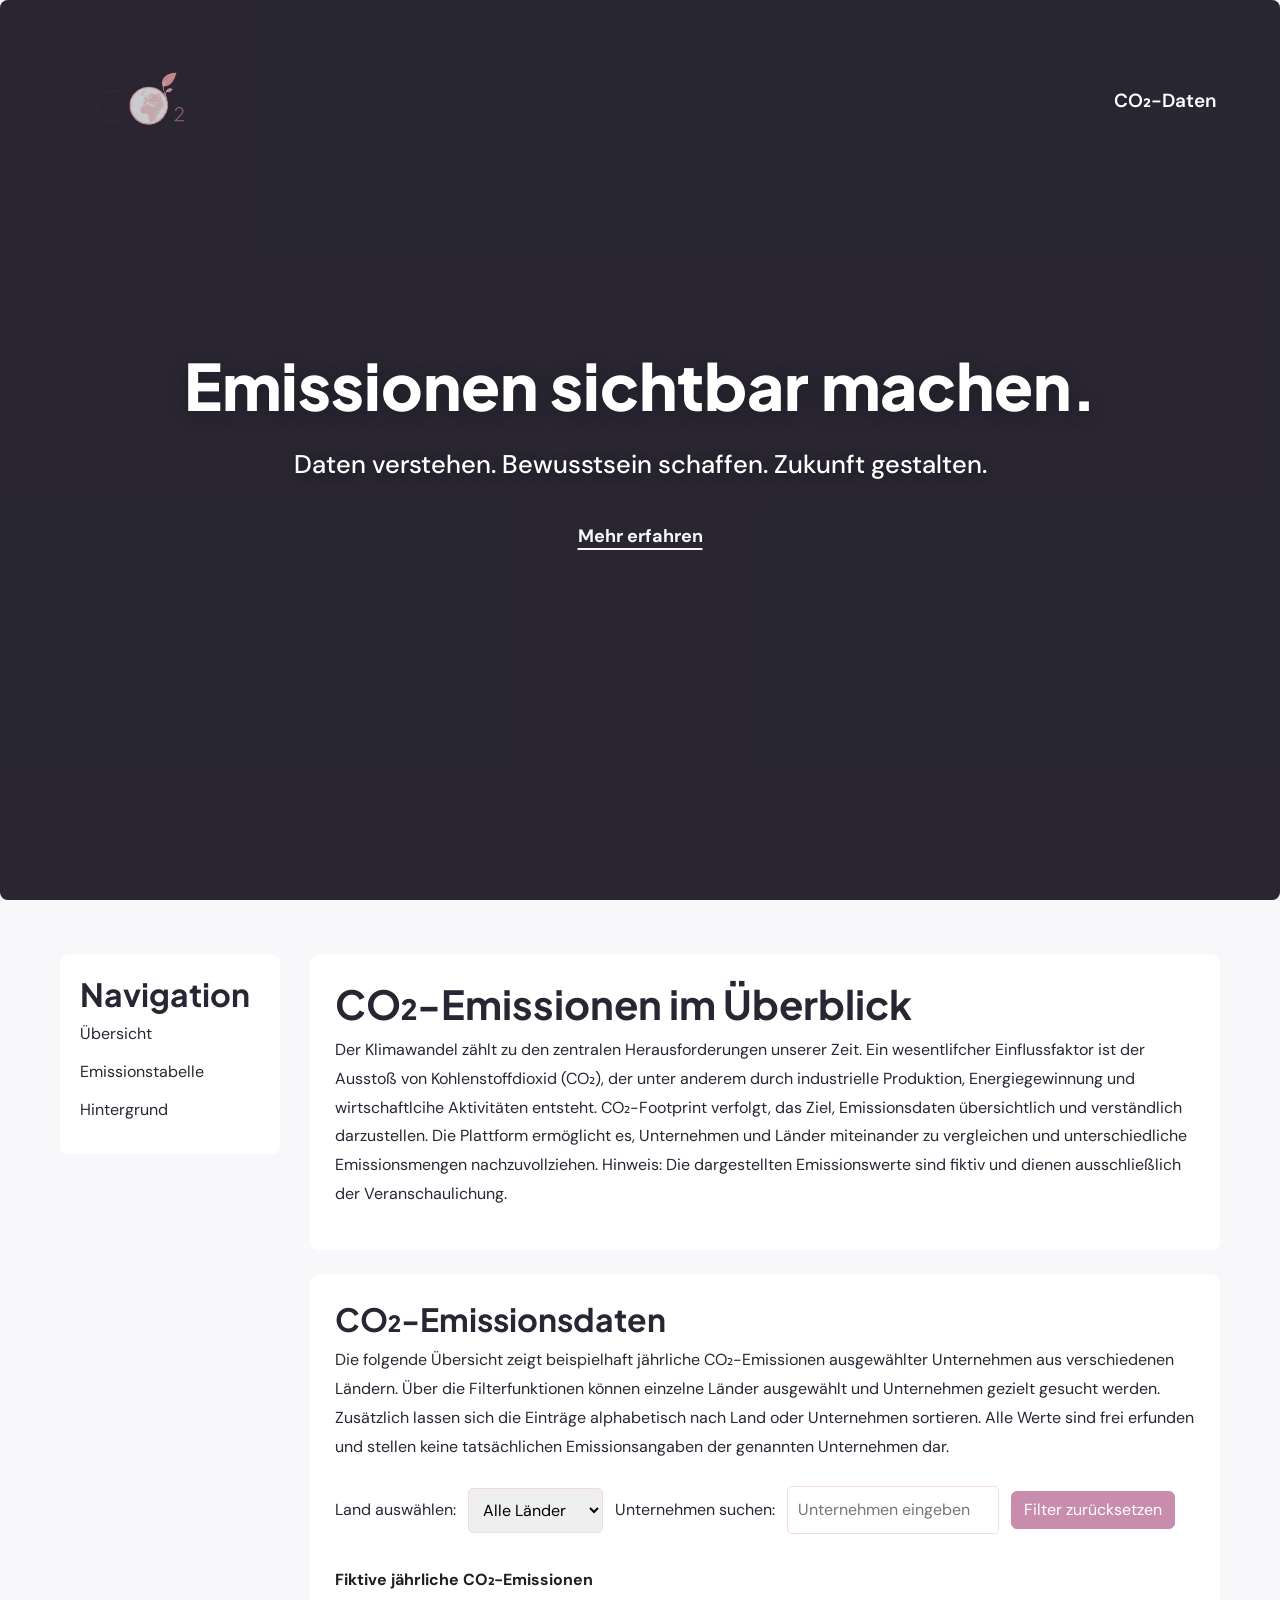
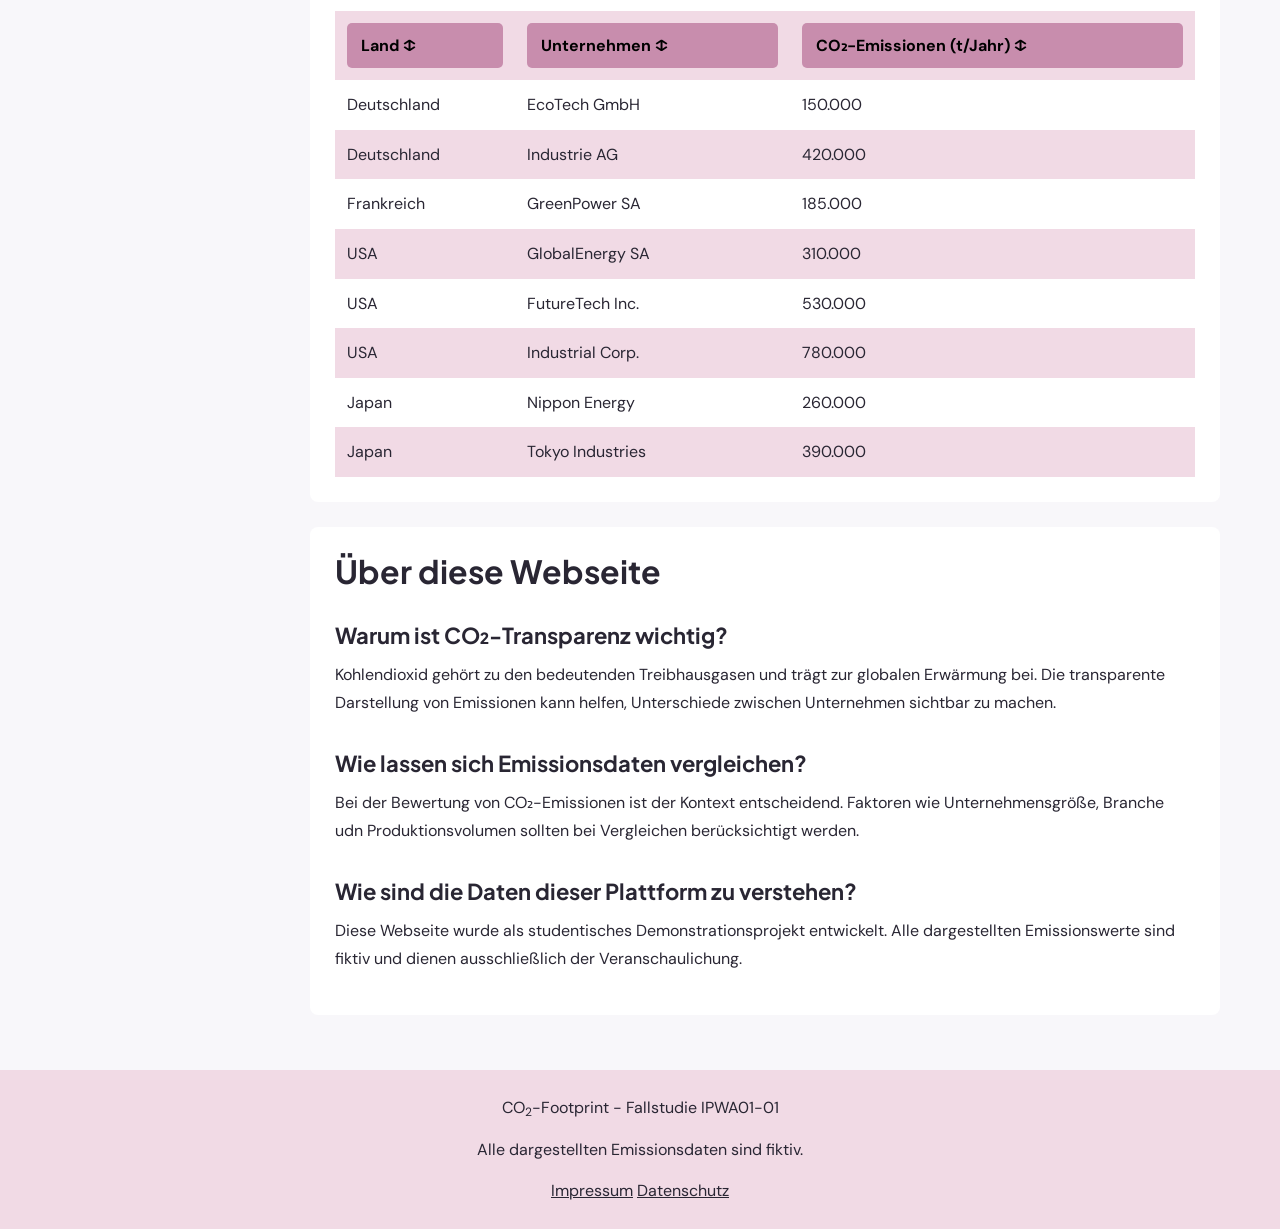
==== commit ee85144e: "Startseite überarbeitet und CO2-Sortierung erweitert - Vollbild-Hero mit Hintergrundvideo integriert" ====
--- a/index.html
+++ b/index.html
@@ -25,15 +25,34 @@
     <header>
         <div class="logo">
             <img src="assets/logo.svg" alt="CO₂-Footprint Logo">
-            <span>CO₂-Footprint</span>
         </div>
 
         <nav aria-label="Hauptnavigation">
-            <a href="#startseite">Startseite</a>
             <a href="#emissionen">CO₂-Daten</a>
-            <a href="#informationen">Informationen</a>
         </nav>
     </header>
+
+    <!-- Video Header -->
+    <section class="video-hero" aria-label="Einführung">
+        <video autoplay muted loop playsinline>
+            <source src="assets/wolken.mp4" type="video/mp4">
+        </video>
+
+        <div class="video-hero-inhalt">
+            <h1>Emissionen sichtbar machen.</h1>
+
+            <p>
+                Daten verstehen. Bewusstsein schaffen.
+                Zukunft gestalten.
+            </p>
+
+            <div class="video-hero-buttons">
+                <a href="#startseite" class="hero-button">
+                    Mehr erfahren
+                </a>
+            </div>
+        </div>
+    </section>
 
     <!-- Layoutbereich -->
     <div class="seitenlayout container-fluid">
@@ -120,7 +139,9 @@
                                 </button>
                             </th>
                             <th scope="col">
-                                CO₂-Emissionen (t/Jahr)
+                                <button type="button" id="sort-emissionen">
+                                CO₂-Emissionen (t/Jahr) ↕
+                                </button>
                             </th>
                         </tr>
                     </thead>
--- a/css/style.css
+++ b/css/style.css
@@ -30,7 +30,13 @@
 /* Header und Globale Navigation */
 
 header {
-    background-color: var(--farbe-dunkel);
+    position: absolute;
+    top: 0;
+    left: 0;
+    width: 100%;
+    z-index: 10;
+
+    background-color: transparent;
     padding: 24px 5%;
 
     display: flex;
@@ -51,8 +57,8 @@
 }
 
 .logo img {
-    width: 90px;
-    height: 90px;
+    width: 155px;
+    height: 155px;
     object-fit: contain;
     display: block;
 }
@@ -67,7 +73,8 @@
 header nav a {
     color: var(--farbe-weiss);
     text-decoration: none;
-    font-weight: 500;
+    font-size: 19px;
+    font-weight: 600;
     transition: color 0.2s ease;
 }
 
@@ -95,6 +102,9 @@
     background-color: var(--farbe-weiss);
     padding: 20px;
     border-radius: 8px;
+    position: sticky;
+    top: 24px;
+    align-self: flex-start;
 }
 
 aside h2 {
@@ -366,4 +376,115 @@
     --farbe-mauve: #8C5A82;
     --farbe-dunkel: #292633;
     --farbe-weiss: #FFFFFF;
+}
+
+/* Video-Header */
+
+.video-hero {
+    position: relative;
+    width: 100%;
+    height: 100vh;
+    min-height: 600px;
+    overflow: hidden;
+    background-color: #292633;
+}
+
+.video-hero video {
+    position: absolute;
+    top: 0;
+    left: 0;
+    width: 100%;
+    height: 100%;
+    object-fit: cover;
+}
+
+/* Text über dem Video*/
+
+.video-hero-inhalt {
+    position: absolute;
+    inset: 0;
+    display: flex;
+    flex-direction: column;
+    align-items: center;
+    justify-content: center;
+    text-align: center;
+    padding: 24px;
+    background: rgba(41, 38, 51, 0.25);
+    color: #FFFFFF;
+}
+
+.video-hero-inhalt h1 {
+    font-size: clamp(40px, 5vw, 76px);
+    font-weight: 800;
+    line-height: 1.15;
+    margin-bottom: 22px;
+    color: #FFFFFF;
+    text-shadow: 0 3px 18px rgba(0, 0, 0, 0.25);
+}
+
+.video-hero-inhalt p {
+    font-size: clamp(18px, 2vw, 26px);
+    font-weight: 500;
+    line-height: 1.6;
+    margin-bottom: 36px;
+    color: #FFFFFF;
+    text-shadow: 0 2px 12px rgba(0, 0, 0, 0.3);
+}
+
+/* Navigationsbuttons im Video-Header */
+
+.video-hero-buttons {
+    display: flex;
+    justify-content: center;
+    align-items: center;
+    flex-wrap: wrap;
+    gap: 16px;
+}
+
+.hero-button {
+    display: inline-block;
+    padding: 16px, 42px;
+
+    border-radius: 40px;
+    background-color: transparent;
+    border-radius: 40px;
+
+    color: var(--farbe-hintergrund);
+    font-size: 18px;
+    font-weight: 700;
+    text-decoration: underline;
+    text-decoration-thickness: 2px;
+    text-underline-offset: 6px;
+    transition: background-color 0.3s ease,
+                color 0.3s ease,
+                transform 0.3s ease;
+}
+
+.hero-button:hover {
+    background-color: (var(--farbe-hintergrund))
+    color #292633,
+    transform translateY(-3px);
+}
+
+.hero-button:focus-visible {
+    outline: 3px solid #FFFFFF;
+    outline-offset: 4px;
+}
+
+/* Video-Header auf Smartphone */
+
+@media (max-width: 600px) {
+    .video-hero {
+        height: 100vh;
+        min-height: 500px;
+    }
+
+  .video-hero-buttons {
+        gap: 10px;
+  }
+
+  .hero-button {
+        padding: 11px, 18px;
+        font-size: 14px;
+  }
 }
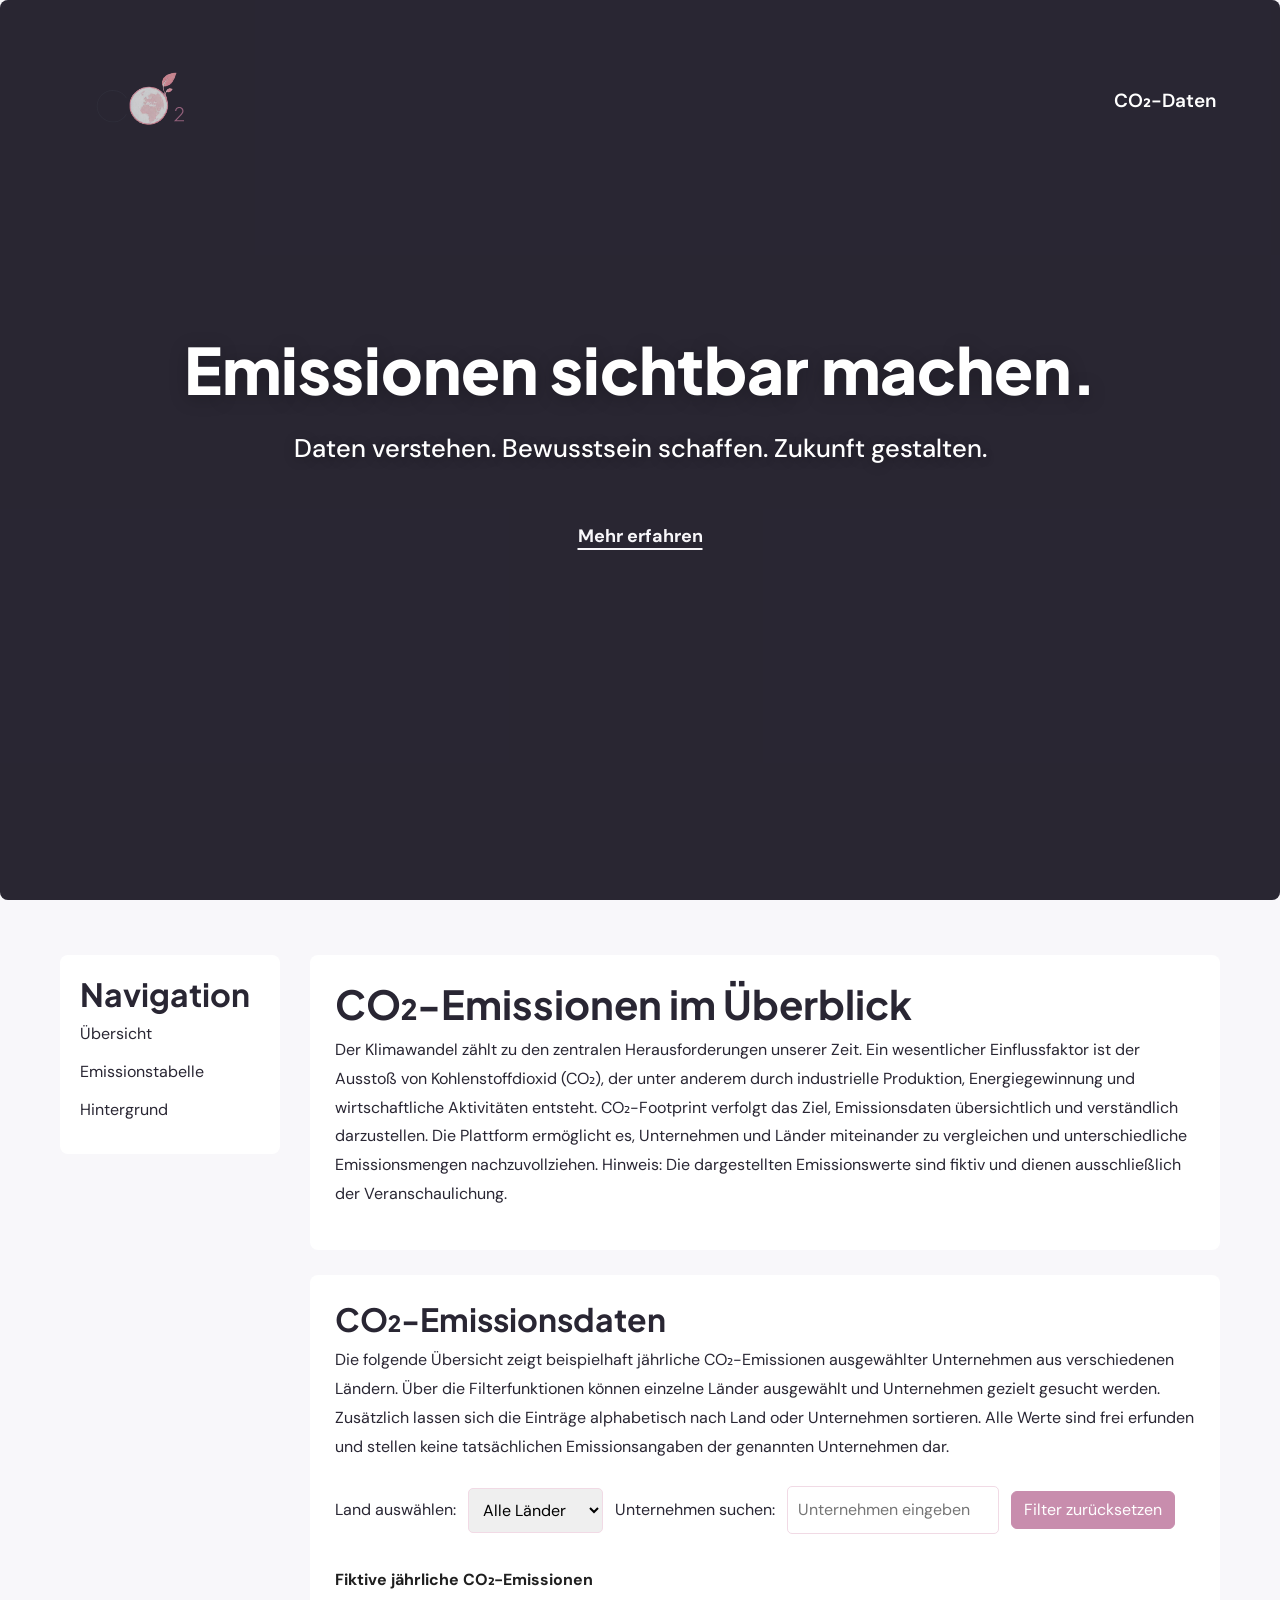
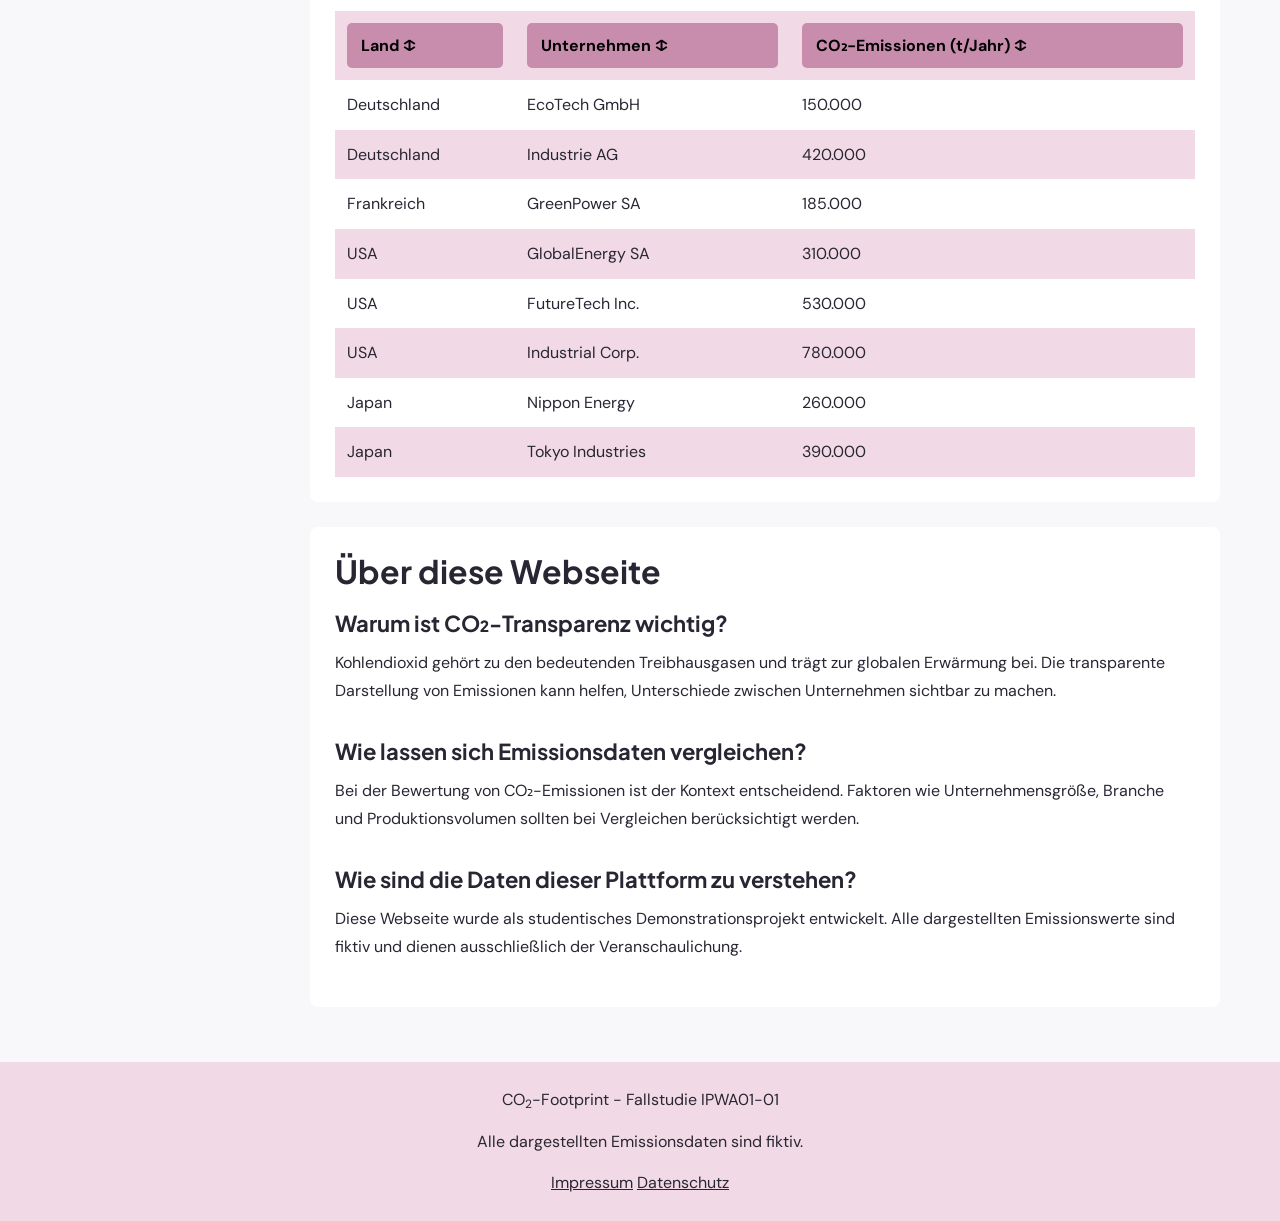
==== commit dd887678: "Finale Anpassungen und Dokumentationen - Schwarzer Hintergrund für rechtliche Seiten für bessere Sic" ====
--- a/index.html
+++ b/index.html
@@ -76,11 +76,11 @@
             <section id="startseite">
                 <h1>CO₂-Emissionen im Überblick</h1>
                 <p>
-                    Der Klimawandel zählt zu den zentralen Herausforderungen unserer Zeit. Ein wesentlifcher Einflussfaktor
+                    Der Klimawandel zählt zu den zentralen Herausforderungen unserer Zeit. Ein wesentlicher Einflussfaktor
                     ist der Ausstoß von Kohlenstoffdioxid (CO₂), der unter anderem durch industrielle Produktion,
-                    Energiegewinnung und wirtschaftlcihe Aktivitäten entsteht.
+                    Energiegewinnung und wirtschaftliche Aktivitäten entsteht.
 
-                    CO₂-Footprint verfolgt, das Ziel, Emissionsdaten übersichtlich und verständlich darzustellen. Die Plattform
+                    CO₂-Footprint verfolgt das Ziel, Emissionsdaten übersichtlich und verständlich darzustellen. Die Plattform
                     ermöglicht es, Unternehmen und Länder miteinander zu vergleichen und unterschiedliche Emissionsmengen nachzuvollziehen.
 
                     Hinweis: Die dargestellten Emissionswerte sind fiktiv und dienen ausschließlich der Veranschaulichung.
@@ -168,7 +168,7 @@
                 <p>
                     Bei der Bewertung von CO₂-Emissionen ist der Kontext
                     entscheidend. Faktoren wie Unternehmensgröße, Branche
-                    udn Produktionsvolumen sollten bei Vergleichen
+                    und Produktionsvolumen sollten bei Vergleichen
                     berücksichtigt werden.
                 </p>
 
--- a/css/style.css
+++ b/css/style.css
@@ -160,11 +160,11 @@
     font-size: 22px;
 }
 
-informationen h3:first-of-type {
+#informationen h3:first-of-type {
     margin-top: 20px;
 }
 
-informationen p {
+#informationen p {
     margin-bottom: 20px;
     line-height: 1.8;
 }
@@ -289,55 +289,12 @@
     }
 
     aside {
-        flex: auto;
+        position: static;
         width: 100%;
     }
 
     main {
         width: 100%; 
-    }
-}
-
-/* SMARTPHONES */
-@media (max-width: 600px) {
-
-    header {
-        flex-direction: column;
-        align-items: flex-start;
-    }
-
-    header nav {
-        flex-direction: column;
-        gap: 10px;
-    }
-
-    .seitenlayout {
-        padding: 0 12px;
-        margin: 15px auto;
-    }
-
-    section {
-        padding: 15px;
-    }
-
-    .filterbereich {
-        flex-direction: column;
-        align-items: stretch;
-    }
-
-    .filterbereich input,
-    .filterbereich select,
-    .filterbereich button {
-        width: 100%;
-    }
-
-    table {
-        display: block;
-        overflow-x: auto;
-    }
-
-    th, td {
-        min-width: 120px;
     }
 }
 
@@ -347,12 +304,6 @@
     caption-side: top;
     color: #1f1f1f;
     font-weight: bold;
-}
-
-/* Überschriften */
-
-h1, h2, h3 {
-    font-weight: 700;
 }
 
 /* Bootstrap-Button an das Design anpassen */
@@ -443,11 +394,10 @@
 
 .hero-button {
     display: inline-block;
-    padding: 16px, 42px;
+    padding: 16px 42px;
 
     border-radius: 40px;
     background-color: transparent;
-    border-radius: 40px;
 
     color: var(--farbe-hintergrund);
     font-size: 18px;
@@ -461,9 +411,9 @@
 }
 
 .hero-button:hover {
-    background-color: (var(--farbe-hintergrund))
-    color #292633,
-    transform translateY(-3px);
+    background-color: var(--farbe-hintergrund);
+    color: #292633;
+    transform: translateY(-3px);
 }
 
 .hero-button:focus-visible {
@@ -471,20 +421,107 @@
     outline-offset: 4px;
 }
 
-/* Video-Header auf Smartphone */
+/* SMARTPHONE */
 
 @media (max-width: 600px) {
+
+    /* Header */
+    header {
+        flex-direction: row;
+        align-items: center;
+        justify-content: space-between;
+        flex-wrap: nowrap;
+        padding: 15px 20px;
+        gap: 10px;
+    }
+
+    .logo img {
+        width: 90px;
+        height: auto;
+    }
+
+    header nav {
+        display: flex;
+        flex-direction: row;
+        gap: 10px;
+    }
+
+    header nav a {
+        font-size: 14px;
+    }
+
+    /* Seitenlayout */
+    .seitenlayout {
+        padding: 0 12px;
+        margin: 15px auto;
+    }
+
+    section {
+        padding: 15px;
+    }
+
+    /* Filter */
+    .filterbereich {
+        flex-direction: column;
+        align-items: stretch;
+    }
+
+    .filterbereich input,
+    .filterbereich select,
+    .filterbereich button {
+        width: 100%;
+    }
+
+    /* Tabelle */
+    table {
+        display: block;
+        overflow-x: auto;
+    }
+
+    th, td {
+        min-width: 120px;
+    }
+
+    /* Video-Hero */
     .video-hero {
-        height: 100vh;
+        height: 100svh;
         min-height: 500px;
     }
 
-  .video-hero-buttons {
-        gap: 10px;
-  }
-
-  .hero-button {
-        padding: 11px, 18px;
+    .video-hero-inhalt {
+        padding: 100px 24px 40px;
+        text-align: center;
+    }
+
+    .video-hero-inhalt h1 {
+        font-size: clamp(32px, 8vw, 46px);
+        line-height: 1.15;
+    }
+
+    .video-hero-inhalt p {
+        font-size: 16px;
+        line-height: 1.5;
+    }
+
+    .video-hero-buttons {
+        justify-content: center;
+    }
+
+    .hero-button {
+        padding: 11px 18px;
         font-size: 14px;
-  }
+    }
+}
+
+/* Header auf rechtlichen Unterseiten */
+
+body:has(#impressum) header,
+body:has(#datenschutz) header {
+    position:relative;
+    background-color: var(--farbe-dunkel);
+}
+
+body:has(#impressum) main,
+body:has(#datenschutz) main {
+    width: 100%;
 }
